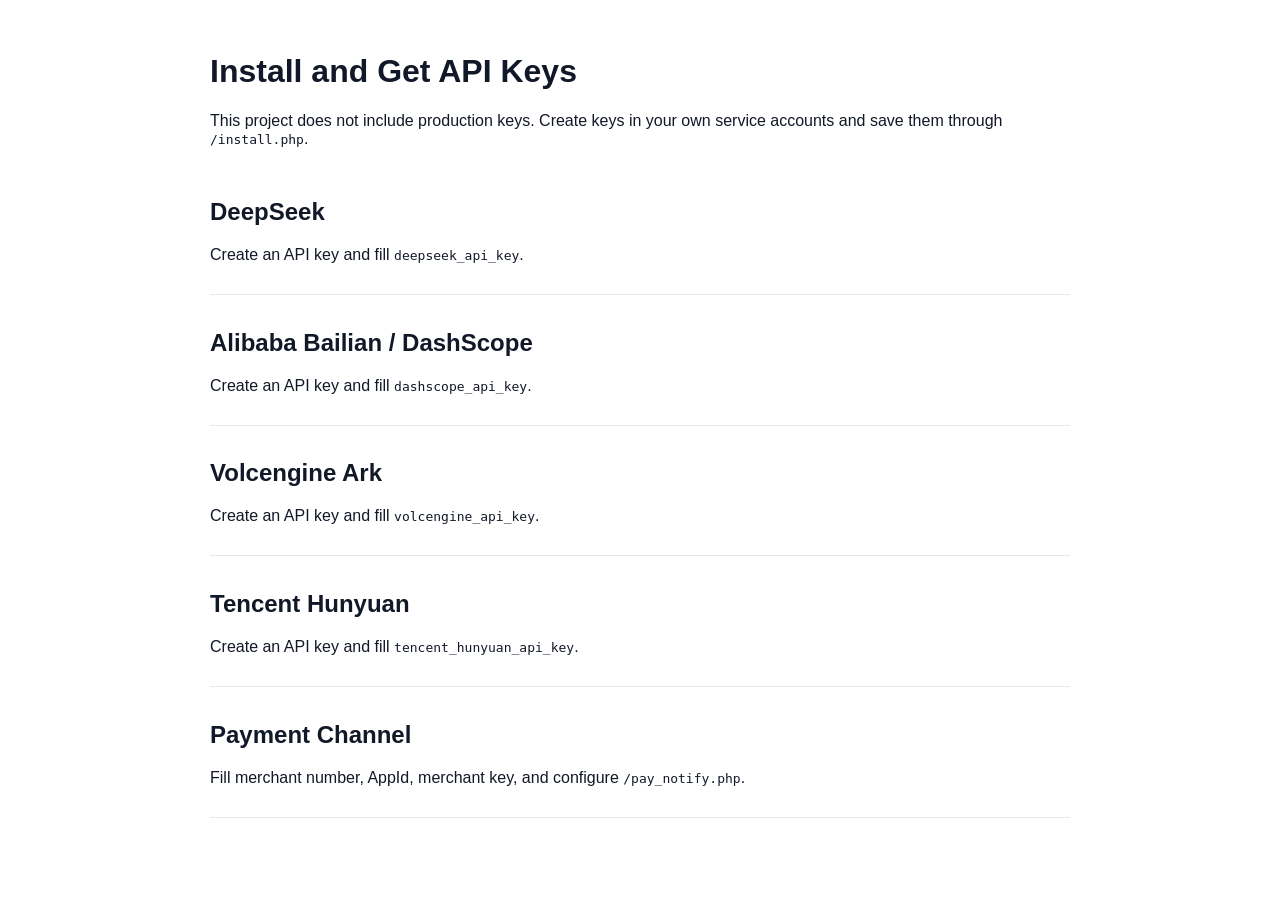
==== docs/key-guide.html @ 4f63c4d9 "Initial open-source release" ====
<!doctype html><html lang="zh-CN"><head><meta charset="utf-8"><meta name="viewport" content="width=device-width,initial-scale=1"><title>Key Guide - GEO优化工具全开源版（免费）</title><style>body{font-family:Inter,Arial,"Microsoft YaHei",sans-serif;margin:0;color:#111827}main{max-width:860px;margin:auto;padding:32px 20px}section{border-bottom:1px solid #e5e7eb;padding:14px 0}</style></head><body><main><h1>Install and Get API Keys</h1><p>This project does not include production keys. Create keys in your own service accounts and save them through <code>/install.php</code>.</p><section><h2>DeepSeek</h2><p>Create an API key and fill <code>deepseek_api_key</code>.</p></section><section><h2>Alibaba Bailian / DashScope</h2><p>Create an API key and fill <code>dashscope_api_key</code>.</p></section><section><h2>Volcengine Ark</h2><p>Create an API key and fill <code>volcengine_api_key</code>.</p></section><section><h2>Tencent Hunyuan</h2><p>Create an API key and fill <code>tencent_hunyuan_api_key</code>.</p></section><section><h2>Payment Channel</h2><p>Fill merchant number, AppId, merchant key, and configure <code>/pay_notify.php</code>.</p></section></main></body></html>
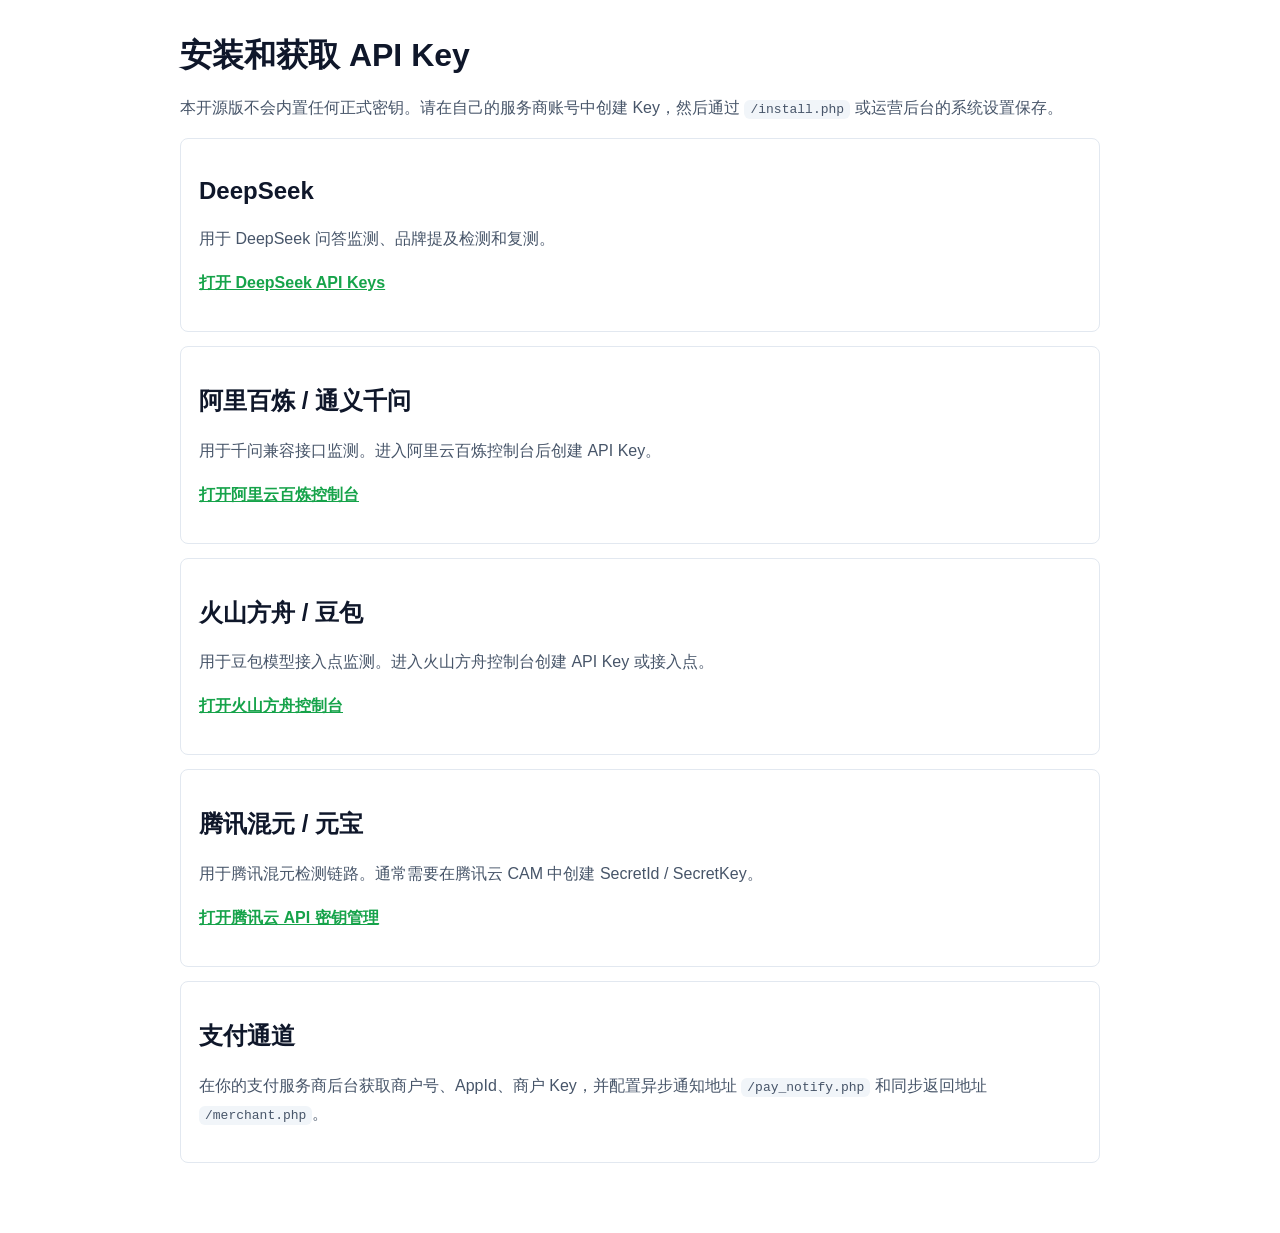
==== commit ef53f7aa: "Update Chinese GitHub documentation" ====
--- a/docs/key-guide.html
+++ b/docs/key-guide.html
@@ -1 +1,52 @@
-<!doctype html><html lang="zh-CN"><head><meta charset="utf-8"><meta name="viewport" content="width=device-width,initial-scale=1"><title>Key Guide - GEO优化工具全开源版（免费）</title><style>body{font-family:Inter,Arial,"Microsoft YaHei",sans-serif;margin:0;color:#111827}main{max-width:860px;margin:auto;padding:32px 20px}section{border-bottom:1px solid #e5e7eb;padding:14px 0}</style></head><body><main><h1>Install and Get API Keys</h1><p>This project does not include production keys. Create keys in your own service accounts and save them through <code>/install.php</code>.</p><section><h2>DeepSeek</h2><p>Create an API key and fill <code>deepseek_api_key</code>.</p></section><section><h2>Alibaba Bailian / DashScope</h2><p>Create an API key and fill <code>dashscope_api_key</code>.</p></section><section><h2>Volcengine Ark</h2><p>Create an API key and fill <code>volcengine_api_key</code>.</p></section><section><h2>Tencent Hunyuan</h2><p>Create an API key and fill <code>tencent_hunyuan_api_key</code>.</p></section><section><h2>Payment Channel</h2><p>Fill merchant number, AppId, merchant key, and configure <code>/pay_notify.php</code>.</p></section></main></body></html>+﻿<!doctype html>
+<html lang="zh-CN">
+<head>
+  <meta charset="utf-8" />
+  <meta name="viewport" content="width=device-width,initial-scale=1" />
+  <title>安装和获取 Key - GEO优化工具全开源版（免费）</title>
+  <style>
+    body { margin:0; font-family: Inter, Arial, "Microsoft YaHei", sans-serif; color:#0f172a; background:#fff; }
+    main { max-width:920px; margin:auto; padding:34px 20px 56px; }
+    h1 { font-size:32px; margin:0 0 10px; }
+    p { line-height:1.75; color:#475569; }
+    section { border:1px solid #e2e8f0; border-radius:8px; padding:18px; margin:14px 0; }
+    a { color:#16a34a; font-weight:700; }
+    code { background:#f1f5f9; padding:2px 6px; border-radius:6px; }
+  </style>
+</head>
+<body>
+  <main>
+    <h1>安装和获取 API Key</h1>
+    <p>本开源版不会内置任何正式密钥。请在自己的服务商账号中创建 Key，然后通过 <code>/install.php</code> 或运营后台的系统设置保存。</p>
+
+    <section>
+      <h2>DeepSeek</h2>
+      <p>用于 DeepSeek 问答监测、品牌提及检测和复测。</p>
+      <p><a href="https://platform.deepseek.com/api_keys" target="_blank" rel="noreferrer">打开 DeepSeek API Keys</a></p>
+    </section>
+
+    <section>
+      <h2>阿里百炼 / 通义千问</h2>
+      <p>用于千问兼容接口监测。进入阿里云百炼控制台后创建 API Key。</p>
+      <p><a href="https://bailian.console.aliyun.com/" target="_blank" rel="noreferrer">打开阿里云百炼控制台</a></p>
+    </section>
+
+    <section>
+      <h2>火山方舟 / 豆包</h2>
+      <p>用于豆包模型接入点监测。进入火山方舟控制台创建 API Key 或接入点。</p>
+      <p><a href="https://console.volcengine.com/ark/" target="_blank" rel="noreferrer">打开火山方舟控制台</a></p>
+    </section>
+
+    <section>
+      <h2>腾讯混元 / 元宝</h2>
+      <p>用于腾讯混元检测链路。通常需要在腾讯云 CAM 中创建 SecretId / SecretKey。</p>
+      <p><a href="https://console.cloud.tencent.com/cam/capi" target="_blank" rel="noreferrer">打开腾讯云 API 密钥管理</a></p>
+    </section>
+
+    <section>
+      <h2>支付通道</h2>
+      <p>在你的支付服务商后台获取商户号、AppId、商户 Key，并配置异步通知地址 <code>/pay_notify.php</code> 和同步返回地址 <code>/merchant.php</code>。</p>
+    </section>
+  </main>
+</body>
+</html>
